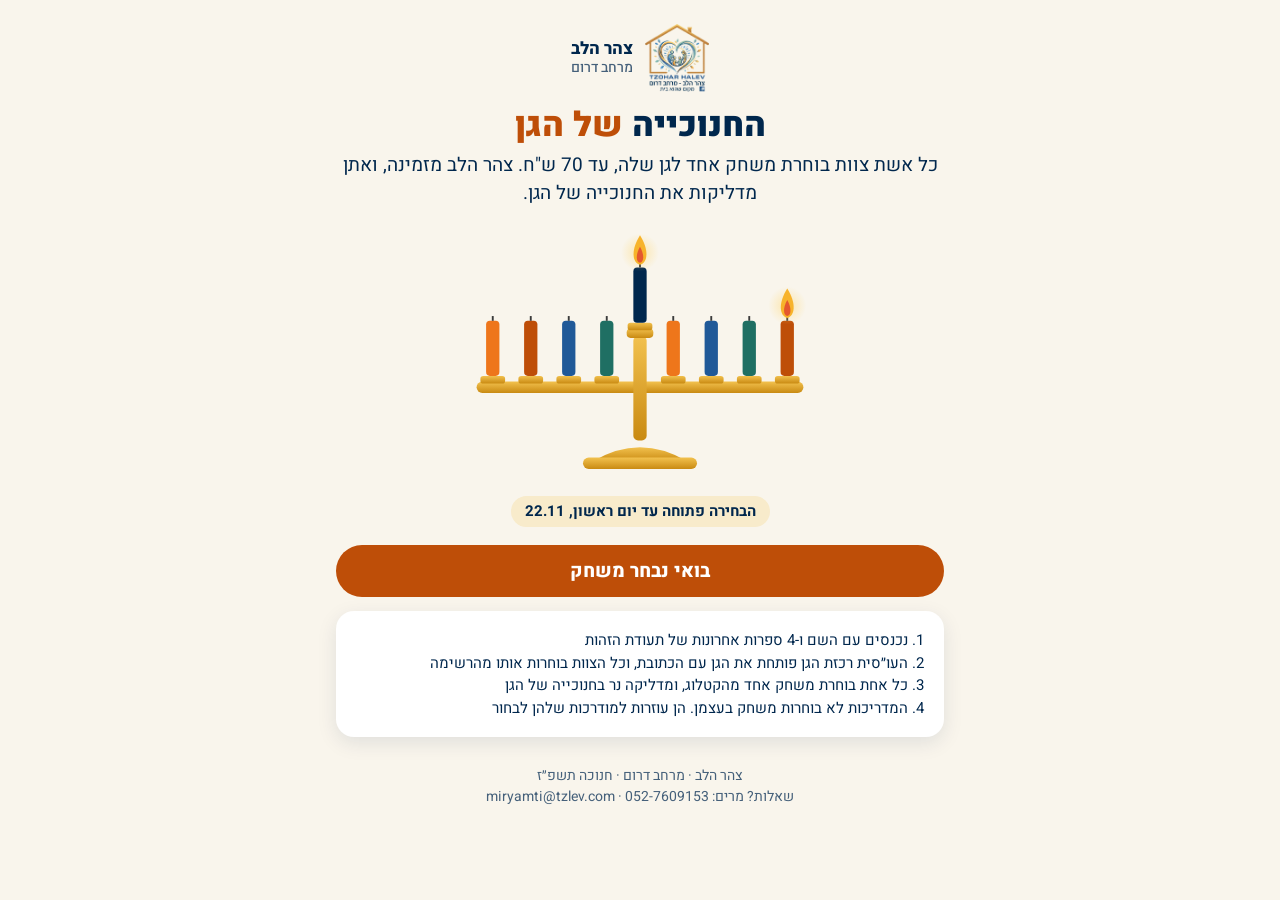
==== index.html @ d83e0190 "הרכזת (עו״סית) פותחת את הגן, ואפשר לפתוח כמה גנים; מדריכות לא בוחרות משחק אלא עוזרות למודרכות Co-Aut" ====
<!doctype html>
<html lang="he" dir="rtl">
<head>
<meta charset="utf-8">
<meta name="viewport" content="width=device-width, initial-scale=1">
<title>החנוכייה של הגן | צהר הלב</title>
<meta name="description" content="כל אשת צוות בגן בוחרת משחק אחד לגן שלה, עד 70 ש&quot;ח.">
<meta property="og:title" content="החנוכייה של הגן | צהר הלב מרחב דרום">
<meta property="og:description" content="כל אשת צוות בוחרת משחק אחד לגן שלה. צהר הלב מזמינה, ואתן מדליקות את החנוכייה.">
<meta property="og:type" content="website">
<meta property="og:url" content="https://miriam-tzohar.github.io/chanukiya/">
<meta property="og:image" content="https://miriam-tzohar.github.io/chanukiya/img/og.jpg">
<meta property="og:image:width" content="1200">
<meta property="og:image:height" content="630">
<meta name="twitter:card" content="summary_large_image">
<link rel="icon" href="img/logo.png">
<link rel="stylesheet" href="css/style.css">
</head>
<body>
<main class="wrap" id="app">
  <header class="top"><img src="img/logo.png" alt="צהר הלב"><div class="brand">צהר הלב<span>מרחב דרום</span></div></header>

  <section id="s-hero">
    <h1>החנוכייה <span class="hl">של הגן</span></h1>
    <p class="lead" id="mission"></p>
    <div id="heroChan" aria-hidden="true"></div>
    <p class="center"><span class="pill" id="deadline"></span></p>
    <button class="btn block" id="start" type="button">בואי נבחר משחק</button>
    <ol class="card small" style="padding-inline-start:36px">
      <li>נכנסים עם השם ו-4 ספרות אחרונות של תעודת הזהות</li>
      <li>העו״סית רכזת הגן פותחת את הגן עם הכתובת, וכל הצוות בוחרות אותו מהרשימה</li>
      <li>כל אחת בוחרת משחק אחד מהקטלוג, ומדליקה נר בחנוכייה של הגן</li>
      <li>המדריכות לא בוחרות משחק בעצמן. הן עוזרות למודרכות שלהן לבחור</li>
    </ol>
    <div class="card hidden" id="myGans">
      <h2>הגנים שפתחת</h2>
      <p class="small muted">קישורי הניהול שלך, שמורים במכשיר הזה. בהם רואים מי בחרה, בוחרים בשם עובדת וסוגרים את הסל.</p>
      <div class="actions" id="myGansList"></div>
    </div>
  </section>

  <section id="s-id" class="hidden">
    <div class="msg info hidden" id="teacherBanner">מצב רכזת: את בוחרת בשם עובדת מהצוות של הגן</div>
    <form class="card" id="idForm" novalidate>
      <h2 id="idTitle">קודם כל, מי את?</h2>
      <div class="row2">
        <label class="field"><span>שם פרטי</span><input name="first" autocomplete="given-name" required maxlength="40"></label>
        <label class="field"><span>שם משפחה</span><input name="last" autocomplete="family-name" required maxlength="40"></label>
      </div>
      <label class="field"><span>4 ספרות אחרונות של תעודת הזהות</span>
        <input name="id4" inputmode="numeric" maxlength="4" pattern="[0-9]{4}" autocomplete="off" required dir="ltr" style="text-align:right">
        <small>רק כדי לוודא שכל אחת בוחרת פעם אחת. לא מבקשים את המספר המלא.</small></label>
      <label class="field"><span>תפקיד</span><select name="role" required></select></label>
      <div class="msg info hidden" id="guideNote">
        <b>מדריכה יקרה, את לא צריכה לבחור משחק.</b><br>
        התפקיד שלך הוא לעזור למודרכות שלך לבחור. שבי איתן מול הקטלוג, המליצי על משחק שמתאים לילדים בגן,
        וכל אחת מהן נכנסת לקישור ובוחרת בעצמה.
        <div class="actions" style="margin-top:10px">
          <a class="btn small navy" href="catalog.pdf" target="_blank" rel="noopener">לקטלוג המשחקים</a>
          <a class="btn small ghost" href="wall.html">לקיר החנוכיות</a>
        </div>
      </div>
      <div id="ganPick">
        <label class="field"><span>עיר</span><select name="city" required></select></label>
        <label class="field"><span>הגן שלך</span><select name="gan" required disabled><option value="">קודם בוחרים עיר</option></select>
          <small id="ganHint"></small></label>
        <div id="newGan" class="newgan hidden">
          <h2>פתיחת הגן</h2>
          <p class="small muted">את רכזת הגן, ולכן את פותחת אותו. רכזת של כמה גנים? פותחים כל גן בנפרד.</p>
          <label class="field"><span>שם הגן</span><input name="gname" maxlength="60" placeholder="למשל: גן שושנים"></label>
          <label class="field"><span>כתובת הגן למשלוח המשחקים</span><input name="address" maxlength="120" autocomplete="street-address" placeholder="רחוב, מספר, עיר"></label>
          <div class="row2">
            <label class="field"><span>טלפון לתיאום משלוח</span><input name="phone" inputmode="tel" maxlength="20" dir="ltr" style="text-align:right"></label>
            <label class="field"><span>כמה יבחרו משחק לגן?</span><input name="staff" type="number" min="1" max="20" inputmode="numeric" value="6"></label>
          </div>
          <small class="muted">הגננת, הסייעות והמטפלות של הגן, ואת אם תבחרי משחק לגן הזה. המדריכה לא נספרת, כי היא לא בוחרת. לפי המספר הזה החנוכייה של הגן מתמלאת.</small>
        </div>
      </div>
      <div class="msg err" id="idErr" role="alert"></div>
      <button class="btn block" type="submit" id="idSubmit">לקטלוג המשחקים</button>
    </form>
  </section>

  <section id="s-cat" class="hidden">
    <div class="ganbar"><div class="in">
      <div class="mini" id="barChan"></div>
      <div class="t"><b id="barGan"></b><span id="barProg"></span></div>
      <button class="btn ghost small" id="back" type="button">חזרה</button>
    </div></div>
    <div class="msg info" id="catNote"></div>
    <div class="msg err" id="catErr" role="alert"></div>
    <div id="catalog"></div>
  </section>

  <section id="s-open" class="hidden center">
    <h1>הגן <span class="hl">נפתח!</span></h1>
    <div id="openChan"></div>
    <p class="progress-line"><b id="openGan"></b> מופיע עכשיו ברשימת הגנים, והשמש שלו דולק.</p>
    <div class="actions" style="justify-content:center">
      <button class="btn teal" id="openPick" type="button">לבחירת המשחק שלי לגן הזה</button>
      <button class="btn ghost" id="openMore" type="button">פתיחת גן נוסף</button>
    </div>
  </section>

  <section id="s-done" class="hidden center">
    <h1>הדלקת <span class="hl">נר!</span></h1>
    <div id="doneChan"></div>
    <p class="progress-line" id="doneProg"></p>
    <div class="card">
      <p>בחרת את <b id="doneGame"></b> <b id="doneGan"></b>.</p>
      <p class="small muted" id="doneNote">אפשר להחליף משחק עד שהרכזת סוגרת את הסל. מרים מזמינה את כל המשחקים, והם יגיעו לגן לפני חנוכה.</p>
      <div class="actions" style="justify-content:center">
        <button class="btn teal" id="shareBtn" type="button">תמונה לסטטוס</button>
        <a class="btn ghost" id="waBtn" target="_blank" rel="noopener">שליחה בוואטסאפ</a>
      </div>
      <div class="actions" style="justify-content:center">
        <button class="btn ghost small" id="changeBtn" type="button">החלפת משחק</button>
        <a class="btn ghost small" href="wall.html">לקיר החנוכיות</a>
        <a class="btn ghost small hidden" id="adminBack">חזרה לניהול הגן</a>
      </div>
    </div>
  </section>

  <div class="card hidden" id="ganCard" style="text-align:right">
    <h2>את השמש של <span id="gcName"></span></h2>
    <p>שלחי לצוות של הגן את אותו הקישור. כל אחת נכנסת, בוחרת את העיר ואת הגן, ובוחרת משחק. המדריכה עוזרת להן לבחור.</p>
    <div class="copybox"><input id="staffMsg" readonly aria-label="הודעה לצוות"><button class="btn small navy" id="copyStaff" type="button">העתקה</button></div>
    <div class="actions">
      <a class="btn teal small" id="waStaff" target="_blank" rel="noopener">שליחה לצוות בוואטסאפ</a>
      <a class="btn navy small" id="mailStaff">שליחה לצוות במייל</a>
    </div>
    <p class="small muted">עובדת בלי אינטרנט, או שהאתר חסום אצלה? שלחי לה את <a href="catalog.pdf" target="_blank" rel="noopener">הקטלוג להדפסה</a>. היא אומרת לך מספר משחק, ואת בוחרת בשמה במסך הניהול.</p>
    <p class="small" style="margin-top:16px"><b>קישור הניהול שלך:</b> בו רואים מי כבר בחרה ומה, אפשר לבחור בשם עובדת בלי סמארטפון, ולסגור את הסל בסוף. הוא רק שלך, אל תעבירי אותו לצוות.</p>
    <div class="actions">
      <a class="btn ghost small" id="toAdmin">למסך הניהול</a>
      <a class="btn ghost small" id="mailAdmin">שליחה לעצמי במייל</a>
      <button class="btn ghost small" id="copyAdmin" type="button">העתקת הקישור</button>
    </div>
    </div>

  <p class="foot">צהר הלב · מרחב דרום · חנוכה תשפ״ז<br>שאלות? מרים: 052-7609153 · miryamti@tzlev.com</p>
</main>

<div id="modal" class="modal hidden" role="dialog" aria-modal="true" aria-labelledby="mTitle">
  <div class="box">
    <img id="mImg" alt="" referrerpolicy="no-referrer">
    <h2 id="mTitle"></h2>
    <p><b id="mPrice"></b> · <span id="mSup"></span></p>
    <p id="mQ"></p>
    <div class="msg err" id="mErr" role="alert"></div>
    <div class="actions" style="justify-content:center">
      <button class="btn" id="mYes" type="button">כן, זה המשחק שלי</button>
      <button class="btn ghost" id="mNo" type="button">עוד לא</button>
    </div>
  </div>
</div>

<script src="js/config.js"></script>
<script src="js/logic.js"></script>
<script src="js/api.js"></script>
<script src="js/ui.js"></script>
<script src="js/staff.js"></script>
</body>
</html>
---- css/style.css ----
@font-face { font-family: 'Heebo'; src: url(../fonts/heebo-hebrew.woff2) format('woff2'); font-weight: 100 900; font-display: swap; unicode-range: U+0590-05FF, U+200C-2010, U+20AA, U+25CC, U+FB1D-FB4F; }
@font-face { font-family: 'Heebo'; src: url(../fonts/heebo-latin.woff2) format('woff2'); font-weight: 100 900; font-display: swap; unicode-range: U+0000-00FF, U+0131, U+0152-0153, U+02BB-02BC, U+02C6, U+02DA, U+02DC, U+2000-206F, U+2074, U+20AC, U+2122, U+2191, U+2193, U+2212, U+2215, U+FEFF, U+FFFD; }

:root {
  --cream: #F9F5EC;
  --paper: #FFFFFF;
  --navy: #00274D;
  --ink2: #45607A;
  --orange: #BE4E08;
  --brand: #EE761B;
  --teal: #1F6F63;
  --blue: #205998;
  --gold: #E8A317;
  --sky: #DCE8F5;
  --mint: #D6EDE6;
  --peach: #FBE2D0;
  --butter: #F8EBCB;
  --line: #E4DCCB;
  --danger: #A3261B;
  --radius: 18px;
  --shadow: 0 6px 20px rgba(0, 39, 77, .10);
}

* { box-sizing: border-box; }
html { -webkit-text-size-adjust: 100%; }
body {
  margin: 0; background: var(--cream); color: var(--navy);
  font-family: 'Heebo', 'Arial Hebrew', Arial, sans-serif; font-size: 18px; line-height: 1.5;
}
img { max-width: 100%; }
a { color: var(--blue); }
button, input, select { font: inherit; color: inherit; }
.wrap { max-width: 640px; margin: 0 auto; padding: 16px 16px 48px; }
.wrap.wide { max-width: 1040px; }
.hidden { display: none !important; }
.center { text-align: center; }
.muted { color: var(--ink2); }
.small { font-size: 15px; }

/* header */
.top { display: flex; align-items: center; gap: 12px; justify-content: center; padding: 8px 0 4px; }
.top img { width: 64px; height: auto; }
.top .brand { font-weight: 800; font-size: 17px; line-height: 1.2; }
.top .brand span { display: block; font-weight: 500; font-size: 14px; color: var(--ink2); }
h1 { font-size: 34px; line-height: 1.15; margin: 10px 0 6px; font-weight: 900; text-align: center; }
h1 .hl { color: var(--orange); }
h2 { font-size: 24px; margin: 6px 0 10px; font-weight: 800; }
.lead { text-align: center; font-size: 19px; margin: 0 auto 14px; max-width: 34em; }
.pill {
  display: inline-block; background: var(--butter); color: var(--navy); border-radius: 999px;
  padding: 4px 14px; font-weight: 700; font-size: 15px;
}
.mock-banner { background: var(--peach); text-align: center; font-size: 14px; padding: 4px; font-weight: 700; }

/* cards & forms */
.card { background: var(--paper); border-radius: var(--radius); box-shadow: var(--shadow); padding: 18px 16px; margin: 14px 0; }
.field { display: block; margin: 0 0 14px; }
.field > span { display: block; font-weight: 700; margin-bottom: 4px; }
.field small { display: block; color: var(--ink2); font-size: 14px; margin-top: 3px; }
.field input, .field select {
  width: 100%; font-size: 19px; padding: 11px 13px; border: 2px solid var(--line); border-radius: 14px; background: #fff;
}
.field input:focus, .field select:focus, .btn:focus-visible, .chip:focus-visible, .game button:focus-visible {
  outline: 3px solid var(--blue); outline-offset: 2px; border-color: var(--blue);
}
.row2 { display: grid; grid-template-columns: 1fr 1fr; gap: 10px; }
.btn {
  display: inline-flex; align-items: center; justify-content: center; gap: 8px; border: 0; cursor: pointer;
  background: var(--orange); color: #fff; font-weight: 800; font-size: 19px; border-radius: 999px;
  padding: 12px 26px; min-height: 52px; text-decoration: none;
}
.btn:hover { filter: brightness(1.06); }
.btn.block { width: 100%; }
.btn.ghost { background: transparent; color: var(--navy); border: 2px solid var(--navy); }
.btn.teal { background: var(--teal); }
.btn.navy { background: var(--navy); }
.btn.small { font-size: 16px; min-height: 40px; padding: 6px 16px; }
.btn[disabled] { opacity: .5; cursor: default; }
.msg { border-radius: 14px; padding: 10px 14px; margin: 10px 0; font-weight: 600; }
.msg.err { background: #FBE4E1; color: var(--danger); }
.msg.ok { background: var(--mint); color: var(--teal); }
.msg.info { background: var(--sky); color: var(--navy); }
.msg:empty { display: none; }
.copybox { display: flex; gap: 8px; align-items: stretch; margin: 8px 0; }
.copybox input { flex: 1; min-width: 0; font-size: 15px; padding: 8px 10px; border: 2px dashed var(--line); border-radius: 12px; background: var(--cream); direction: ltr; }
.actions { display: flex; flex-wrap: wrap; gap: 10px; margin-top: 10px; }

/* chanukiah */
.chanukiah { display: block; margin: 0 auto; width: 100%; max-width: 380px; height: auto; }
.chanukiah .flame { transform-origin: center bottom; transform-box: fill-box; animation: flicker 1.6s ease-in-out infinite alternate; }
.chanukiah .flame:nth-of-type(2n) { animation-duration: 1.2s; }
.chanukiah .glow { opacity: .55; }
@keyframes flicker { 0% { transform: scale(1, 1) rotate(-2deg); } 50% { transform: scale(.94, 1.06) rotate(2deg); } 100% { transform: scale(1.04, .96) rotate(-1deg); } }
.chanukiah .new-flame { animation: lightup .9s ease-out both, flicker 1.4s 0.9s ease-in-out infinite alternate; }
@keyframes lightup { 0% { transform: scale(0); opacity: 0; } 70% { transform: scale(1.4); opacity: 1; } 100% { transform: scale(1); } }
@media (prefers-reduced-motion: reduce) { .chanukiah .flame, .chanukiah .new-flame { animation: none; } }
.progress-line { text-align: center; font-weight: 800; font-size: 20px; margin: 6px 0; }
.progress-line b { color: var(--orange); }

/* gan header in catalog */
.ganbar {
  position: sticky; top: 0; z-index: 5; background: var(--cream); padding: 8px 0 6px;
  border-bottom: 1px solid var(--line);
}
.ganbar .in { display: flex; align-items: center; gap: 10px; }
.ganbar .mini { width: 92px; flex: none; }
.ganbar .t { flex: 1; min-width: 0; }
.ganbar .t b { display: block; font-size: 19px; line-height: 1.2; }
.ganbar .t span { font-size: 14px; color: var(--ink2); }

/* filters */
.chips { display: flex; gap: 8px; overflow-x: auto; padding: 8px 2px; scrollbar-width: none; }
.chips::-webkit-scrollbar { display: none; }
.chip {
  flex: none; border: 2px solid var(--line); background: #fff; border-radius: 999px; padding: 6px 14px;
  font-weight: 700; font-size: 15px; cursor: pointer; white-space: nowrap;
}
.chip[aria-pressed="true"] { background: var(--navy); color: #fff; border-color: var(--navy); }
.search { width: 100%; font-size: 17px; padding: 9px 13px; border: 2px solid var(--line); border-radius: 999px; background: #fff; margin: 4px 0 6px; }

/* catalog grid */
.grid { display: grid; grid-template-columns: repeat(auto-fill, minmax(158px, 1fr)); gap: 12px; margin-top: 10px; }
.game {
  position: relative; background: #fff; border-radius: 16px; box-shadow: var(--shadow); overflow: hidden;
  display: flex; flex-direction: column;
}
.game .ph { aspect-ratio: 1 / 1; background: #fff; display: grid; place-items: center; padding: 8px; }
.game .ph img { width: 100%; height: 100%; object-fit: contain; }
.game .b { padding: 8px 10px 10px; display: flex; flex-direction: column; gap: 4px; flex: 1; }
.game .n { font-weight: 800; font-size: 16px; line-height: 1.25; }
.game .meta { display: flex; justify-content: space-between; align-items: center; gap: 6px; font-size: 14px; }
.game .price { font-weight: 900; color: var(--orange); font-size: 17px; }
.game .sup { background: var(--sky); border-radius: 999px; padding: 1px 8px; font-size: 12.5px; font-weight: 700; }
.game .dom { font-size: 12.5px; color: var(--ink2); }
.game .x { font-size: 13.5px; color: var(--ink2); line-height: 1.35; }
.game .go { margin-top: auto; display: flex; flex-direction: column; gap: 6px; padding-top: 6px; }
.game .go button {
  border: 0; border-radius: 999px; background: var(--teal); color: #fff; font-weight: 800; font-size: 16px;
  padding: 8px 10px; cursor: pointer; min-height: 42px;
}
.game .go a { font-size: 13.5px; text-align: center; }
.game.taken { opacity: .55; }
.game.taken .go button { background: #9AA7B3; cursor: default; }
.game .tag {
  position: absolute; top: 8px; inset-inline-start: 8px; background: var(--navy); color: #fff; font-size: 12.5px;
  font-weight: 800; border-radius: 999px; padding: 2px 10px;
}
.game.mine { outline: 4px solid var(--gold); }
.game.mine .tag { background: var(--gold); color: var(--navy); }
.empty { text-align: center; color: var(--ink2); padding: 30px 0; }

/* modal */
.modal { position: fixed; inset: 0; background: rgba(0, 20, 40, .55); display: grid; place-items: center; padding: 16px; z-index: 50; }
.modal .box { background: #fff; border-radius: 22px; max-width: 420px; width: 100%; padding: 18px; text-align: center; max-height: 92vh; overflow: auto; }
.modal .box img { max-height: 200px; object-fit: contain; }

/* tables */
.tbl { width: 100%; border-collapse: collapse; font-size: 16px; }
.tbl th, .tbl td { text-align: start; padding: 8px 6px; border-bottom: 1px solid var(--line); vertical-align: top; }
.tbl th { font-size: 14px; color: var(--ink2); }
.tbl .del { background: none; border: 0; color: var(--danger); text-decoration: underline; cursor: pointer; font-size: 14px; }

/* wall */
.stats { display: grid; grid-template-columns: repeat(3, 1fr); gap: 10px; margin: 12px 0; }
.stat { background: #fff; border-radius: 16px; box-shadow: var(--shadow); text-align: center; padding: 10px 6px; }
.stat b { display: block; font-size: 30px; font-weight: 900; color: var(--orange); line-height: 1.1; }
.stat span { font-size: 14px; color: var(--ink2); }
.city { margin: 18px 0 6px; font-size: 22px; font-weight: 900; }
.wallgrid { display: grid; grid-template-columns: repeat(auto-fill, minmax(150px, 1fr)); gap: 10px; }
.gancard { background: #fff; border-radius: 16px; box-shadow: var(--shadow); padding: 10px; text-align: center; }
.gancard.full { background: var(--butter); }
.gancard b { display: block; font-size: 16px; line-height: 1.25; }
.gancard span { font-size: 14px; color: var(--ink2); }

/* confetti */
.confetti { position: fixed; inset: 0; pointer-events: none; z-index: 60; overflow: hidden; }
.confetti i { position: absolute; top: -20px; width: 10px; height: 14px; border-radius: 2px; animation: fall linear forwards; }
@keyframes fall { to { transform: translateY(110vh) rotate(720deg); } }

.foot { text-align: center; font-size: 14px; color: var(--ink2); margin-top: 28px; }

@media (max-width: 420px) {
  h1 { font-size: 29px; }
  .grid { grid-template-columns: repeat(2, 1fr); gap: 10px; }
  .row2 { grid-template-columns: 1fr; gap: 0; }
  .stat b { font-size: 24px; }
}
@media (min-width: 900px) {
  .grid { grid-template-columns: repeat(auto-fill, minmax(190px, 1fr)); }
}
.newgan { border-top: 2px dashed var(--line); margin: 4px 0 14px; padding-top: 12px; }
.newgan h2 { margin-top: 0; }
.newgan > small { display: block; font-size: 14px; line-height: 1.5; margin: -6px 0 12px; }
.game .no { position: absolute; top: 8px; left: 8px; z-index: 1; min-width: 30px; height: 30px; padding: 0 6px; border-radius: 999px; background: var(--navy); color: #fff; font-weight: 800; font-size: 14px; display: grid; place-items: center; }
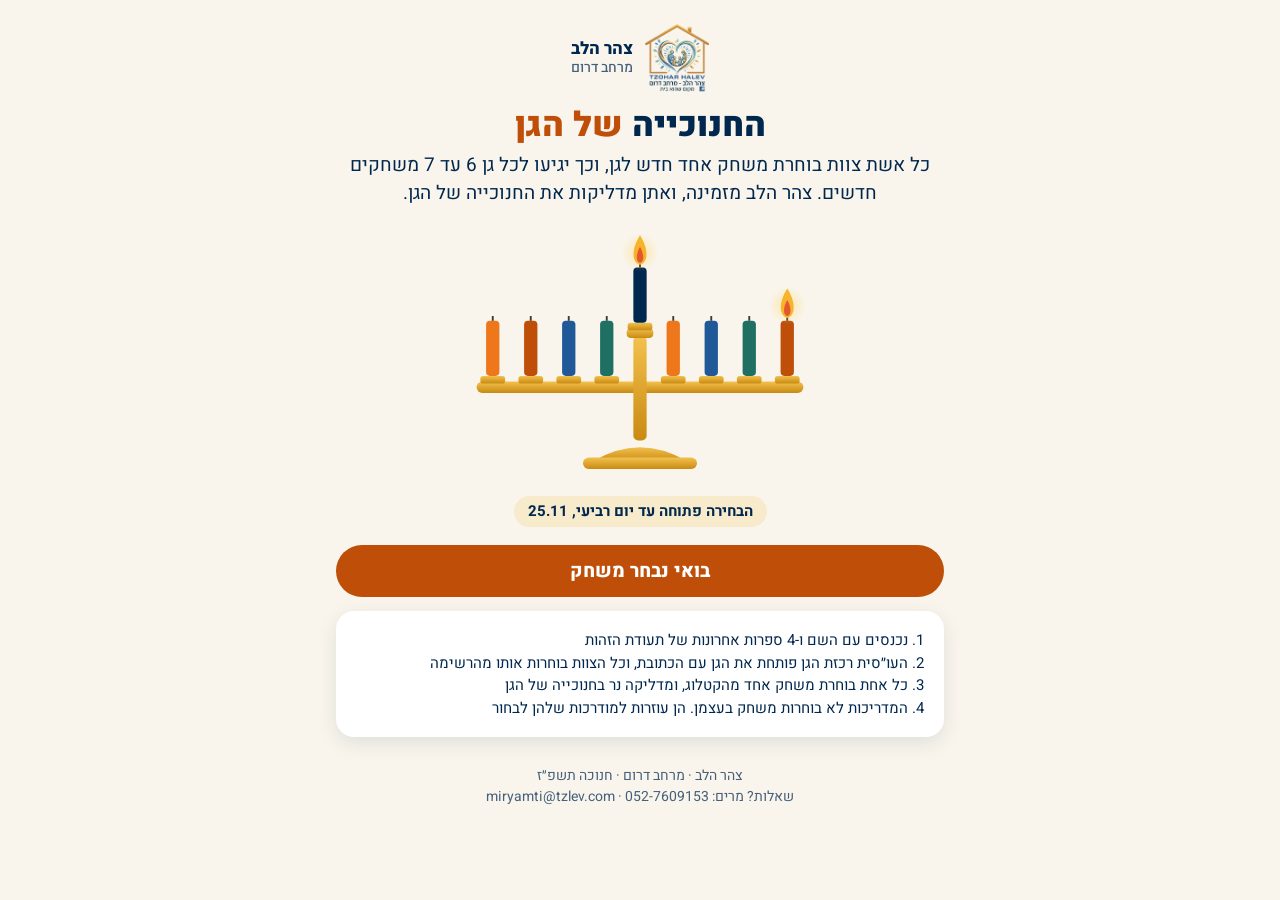
==== commit 43fe888f: "מייל החנוכה לפי הערות מרים: בלי 70 ש״ח, 6 עד 7 משחקים לכל גן, סגירה ב25.11 Co-Authored-By: Claude Op" ====
--- a/index.html
+++ b/index.html
@@ -4,7 +4,7 @@
 <meta charset="utf-8">
 <meta name="viewport" content="width=device-width, initial-scale=1">
 <title>החנוכייה של הגן | צהר הלב</title>
-<meta name="description" content="כל אשת צוות בגן בוחרת משחק אחד לגן שלה, עד 70 ש&quot;ח.">
+<meta name="description" content="כל אשת צוות בגן בוחרת משחק אחד חדש לגן, וכך יגיעו לכל גן 6 עד 7 משחקים חדשים.">
 <meta property="og:title" content="החנוכייה של הגן | צהר הלב מרחב דרום">
 <meta property="og:description" content="כל אשת צוות בוחרת משחק אחד לגן שלה. צהר הלב מזמינה, ואתן מדליקות את החנוכייה.">
 <meta property="og:type" content="website">
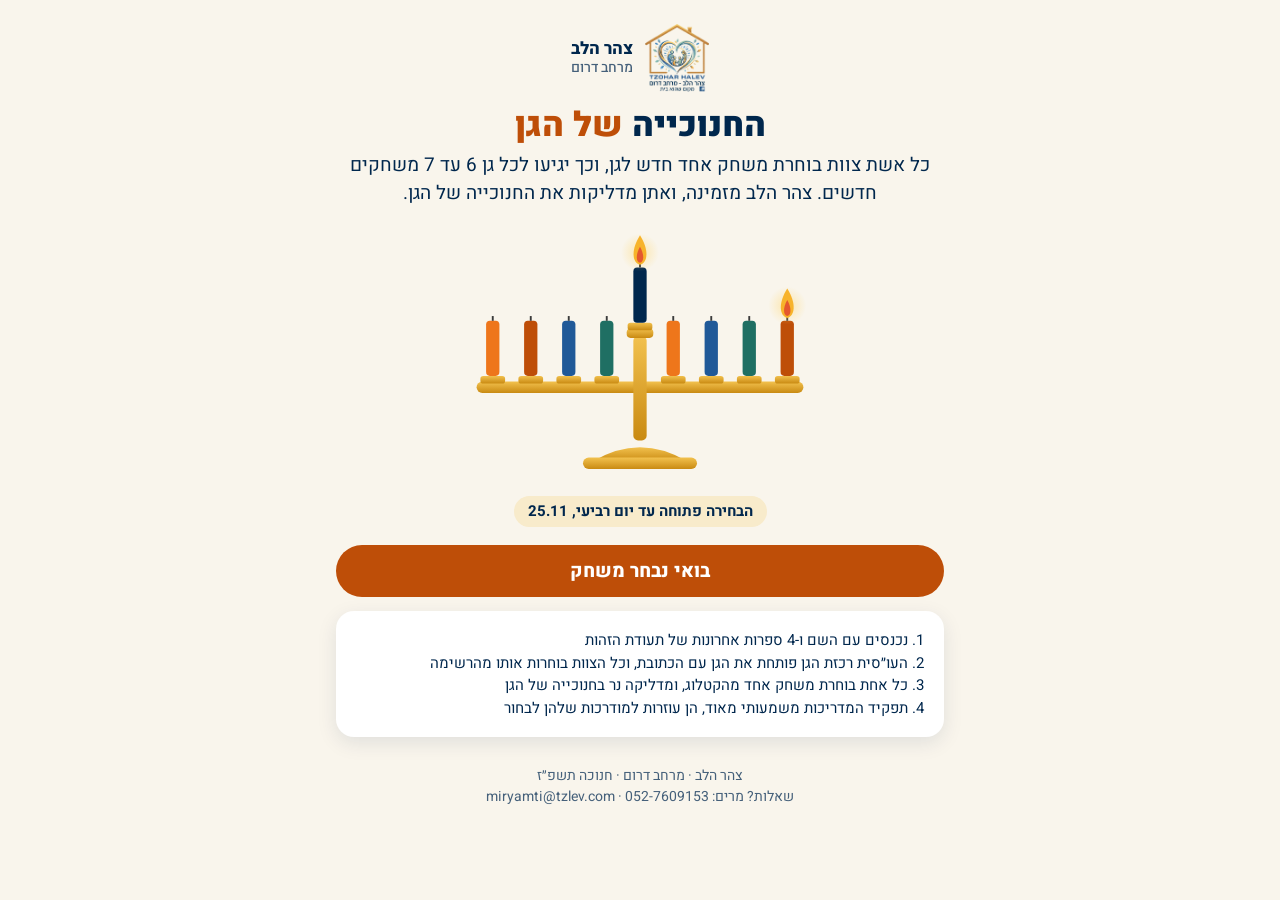
==== commit 725c1fa1: "בלי מחירים בקטלוג באתר ובקטלוג להדפסה, דמי חנוכה, ונוסח המדריכות של מרים Co-Authored-By: Claude Opus" ====
--- a/index.html
+++ b/index.html
@@ -30,7 +30,7 @@
       <li>נכנסים עם השם ו-4 ספרות אחרונות של תעודת הזהות</li>
       <li>העו״סית רכזת הגן פותחת את הגן עם הכתובת, וכל הצוות בוחרות אותו מהרשימה</li>
       <li>כל אחת בוחרת משחק אחד מהקטלוג, ומדליקה נר בחנוכייה של הגן</li>
-      <li>המדריכות לא בוחרות משחק בעצמן. הן עוזרות למודרכות שלהן לבחור</li>
+      <li>תפקיד המדריכות משמעותי מאוד, הן עוזרות למודרכות שלהן לבחור</li>
     </ol>
     <div class="card hidden" id="myGans">
       <h2>הגנים שפתחת</h2>
@@ -52,8 +52,8 @@
         <small>רק כדי לוודא שכל אחת בוחרת פעם אחת. לא מבקשים את המספר המלא.</small></label>
       <label class="field"><span>תפקיד</span><select name="role" required></select></label>
       <div class="msg info hidden" id="guideNote">
-        <b>מדריכה יקרה, את לא צריכה לבחור משחק.</b><br>
-        התפקיד שלך הוא לעזור למודרכות שלך לבחור. שבי איתן מול הקטלוג, המליצי על משחק שמתאים לילדים בגן,
+        <b>מדריכה יקרה, התפקיד שלך משמעותי מאוד.</b><br>
+        את עוזרת למודרכות שלך לבחור. שבי איתן מול הקטלוג, המליצי על משחק שמתאים לילדים בגן,
         וכל אחת מהן נכנסת לקישור ובוחרת בעצמה.
         <div class="actions" style="margin-top:10px">
           <a class="btn small navy" href="catalog.pdf" target="_blank" rel="noopener">לקטלוג המשחקים</a>
@@ -73,7 +73,7 @@
             <label class="field"><span>טלפון לתיאום משלוח</span><input name="phone" inputmode="tel" maxlength="20" dir="ltr" style="text-align:right"></label>
             <label class="field"><span>כמה יבחרו משחק לגן?</span><input name="staff" type="number" min="1" max="20" inputmode="numeric" value="6"></label>
           </div>
-          <small class="muted">הגננת, הסייעות והמטפלות של הגן, ואת אם תבחרי משחק לגן הזה. המדריכה לא נספרת, כי היא לא בוחרת. לפי המספר הזה החנוכייה של הגן מתמלאת.</small>
+          <small class="muted">הגננת, הסייעות והמטפלות של הגן, ואת אם תבחרי משחק לגן הזה. בלי המדריכה, שעוזרת לצוות לבחור. לפי המספר הזה החנוכייה של הגן מתמלאת.</small>
         </div>
       </div>
       <div class="msg err" id="idErr" role="alert"></div>
@@ -145,7 +145,7 @@
   <div class="box">
     <img id="mImg" alt="" referrerpolicy="no-referrer">
     <h2 id="mTitle"></h2>
-    <p><b id="mPrice"></b> · <span id="mSup"></span></p>
+    <p><span id="mSup"></span></p>
     <p id="mQ"></p>
     <div class="msg err" id="mErr" role="alert"></div>
     <div class="actions" style="justify-content:center">
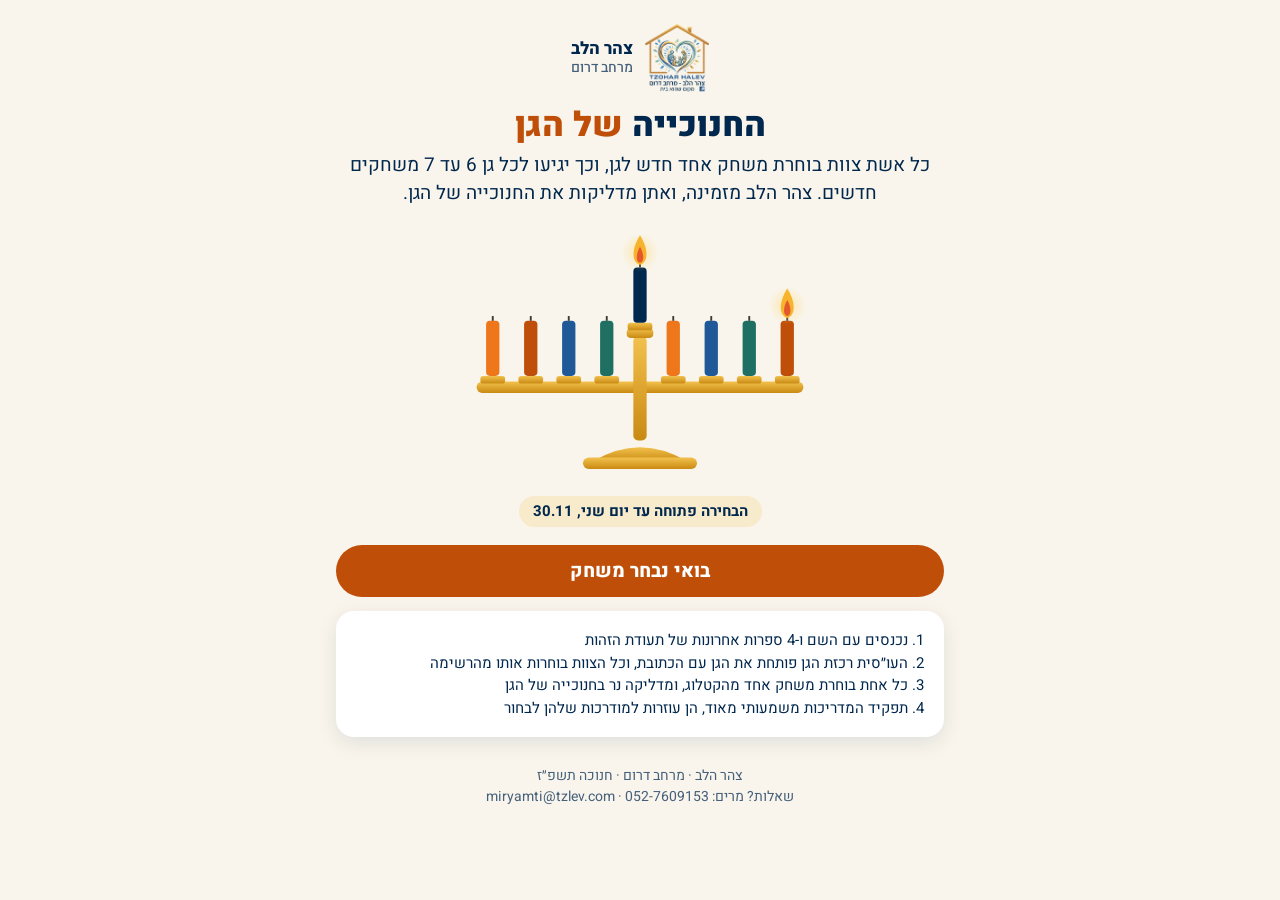
==== commit c5125f71: "Extend choosing to Monday 30.11 Co-Authored-By: Claude Opus 5.5 <noreply@anthropic.com>" ====
--- a/index.html
+++ b/index.html
@@ -14,7 +14,7 @@
 <meta property="og:image:height" content="630">
 <meta name="twitter:card" content="summary_large_image">
 <link rel="icon" href="img/logo.png">
-<link rel="stylesheet" href="css/style.css">
+<link rel="stylesheet" href="css/style.css?v=2711">
 </head>
 <body>
 <main class="wrap" id="app">
@@ -49,7 +49,7 @@
       </div>
       <label class="field"><span>4 ספרות אחרונות של תעודת הזהות</span>
         <input name="id4" inputmode="numeric" maxlength="4" pattern="[0-9]{4}" autocomplete="off" required dir="ltr" style="text-align:right">
-        <small>רק כדי לוודא שכל אחת בוחרת פעם אחת. לא מבקשים את המספר המלא.</small></label>
+        <small>רק כדי לוודא שכל אחת בוחרת משחק אחד לכל גן. לא מבקשים את המספר המלא.</small></label>
       <label class="field"><span>תפקיד</span><select name="role" required></select></label>
       <div class="msg info hidden" id="guideNote">
         <b>מדריכה יקרה, התפקיד שלך משמעותי מאוד.</b><br>
@@ -64,6 +64,7 @@
         <label class="field"><span>עיר</span><select name="city" required></select></label>
         <label class="field"><span>הגן שלך</span><select name="gan" required disabled><option value="">קודם בוחרים עיר</option></select>
           <small id="ganHint"></small></label>
+        <p class="small muted multi">עובדת ביותר מגן אחד? בוחרים משחק לכל גן בנפרד, עד 3 גנים. מתחילים בגן אחד, ואחרי הבחירה לוחצים "לבחירת משחק לגן נוסף".</p>
         <div id="newGan" class="newgan hidden">
           <h2>פתיחת הגן</h2>
           <p class="small muted">את רכזת הגן, ולכן את פותחת אותו. רכזת של כמה גנים? פותחים כל גן בנפרד.</p>
@@ -88,6 +89,7 @@
       <button class="btn ghost small" id="back" type="button">חזרה</button>
     </div></div>
     <div class="msg info" id="catNote"></div>
+    <div class="msg ok hidden" id="catFull"></div>
     <div class="msg err" id="catErr" role="alert"></div>
     <div id="catalog"></div>
   </section>
@@ -108,7 +110,12 @@
     <p class="progress-line" id="doneProg"></p>
     <div class="card">
       <p>בחרת את <b id="doneGame"></b> <b id="doneGan"></b>.</p>
+      <p class="small" id="doneOthers"></p>
       <p class="small muted" id="doneNote">אפשר להחליף משחק עד שהרכזת סוגרת את הסל. מרים מזמינה את כל המשחקים, והם יגיעו לגן לפני חנוכה.</p>
+      <div class="msg ok hidden" id="doneFull"></div>
+      <div class="actions hidden" id="moreGan" style="justify-content:center">
+        <button class="btn navy" id="moreGanBtn" type="button">עובדת גם בגן נוסף? לבחירת משחק לגן שני</button>
+      </div>
       <div class="actions" style="justify-content:center">
         <button class="btn teal" id="shareBtn" type="button">תמונה לסטטוס</button>
         <a class="btn ghost" id="waBtn" target="_blank" rel="noopener">שליחה בוואטסאפ</a>
@@ -155,10 +162,10 @@
   </div>
 </div>
 
-<script src="js/config.js"></script>
-<script src="js/logic.js"></script>
-<script src="js/api.js"></script>
-<script src="js/ui.js"></script>
-<script src="js/staff.js"></script>
+<script src="js/config.js?v=2711"></script>
+<script src="js/logic.js?v=2711"></script>
+<script src="js/api.js?v=2711"></script>
+<script src="js/ui.js?v=2711"></script>
+<script src="js/staff.js?v=2711"></script>
 </body>
 </html>
--- a/css/style.css
+++ b/css/style.css
@@ -192,3 +192,5 @@
 .newgan h2 { margin-top: 0; }
 .newgan > small { display: block; font-size: 14px; line-height: 1.5; margin: -6px 0 12px; }
 .game .no { position: absolute; top: 8px; left: 8px; z-index: 1; min-width: 30px; height: 30px; padding: 0 6px; border-radius: 999px; background: var(--navy); color: #fff; font-weight: 800; font-size: 14px; display: grid; place-items: center; }
+/* 16.11: short description for staff instead of the supplier link, max 3 lines */
+.game .x { display: -webkit-box; -webkit-line-clamp: 3; -webkit-box-orient: vertical; overflow: hidden; }
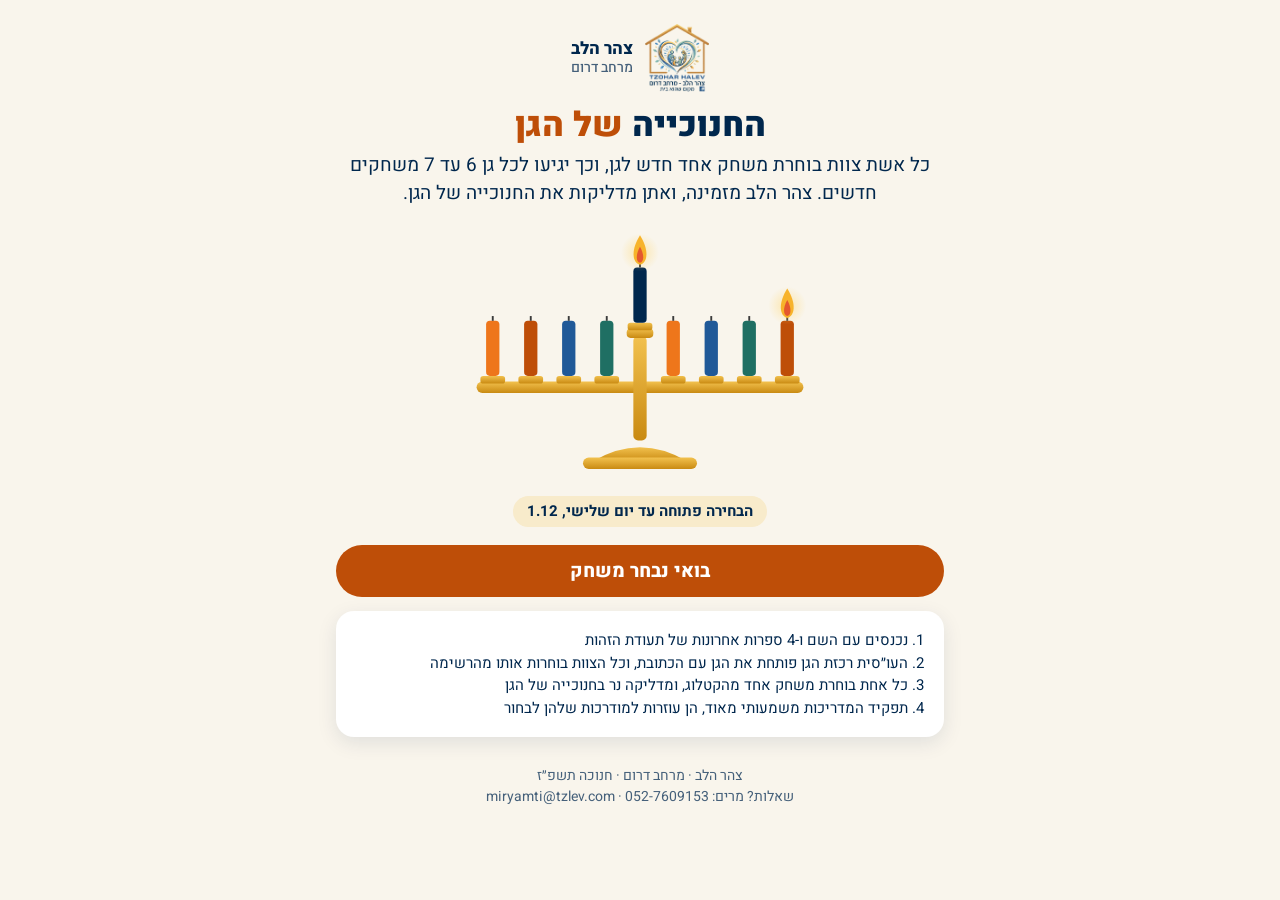
==== commit b322fa98: "Choosing open until Tuesday 1.12 Co-Authored-By: Claude Opus 5.5 <noreply@anthropic.com>" ====
--- a/index.html
+++ b/index.html
@@ -14,7 +14,7 @@
 <meta property="og:image:height" content="630">
 <meta name="twitter:card" content="summary_large_image">
 <link rel="icon" href="img/logo.png">
-<link rel="stylesheet" href="css/style.css?v=2711">
+<link rel="stylesheet" href="css/style.css?v=2711b">
 </head>
 <body>
 <main class="wrap" id="app">
@@ -162,10 +162,10 @@
   </div>
 </div>
 
-<script src="js/config.js?v=2711"></script>
-<script src="js/logic.js?v=2711"></script>
-<script src="js/api.js?v=2711"></script>
-<script src="js/ui.js?v=2711"></script>
-<script src="js/staff.js?v=2711"></script>
+<script src="js/config.js?v=2711b"></script>
+<script src="js/logic.js?v=2711b"></script>
+<script src="js/api.js?v=2711b"></script>
+<script src="js/ui.js?v=2711b"></script>
+<script src="js/staff.js?v=2711b"></script>
 </body>
 </html>
